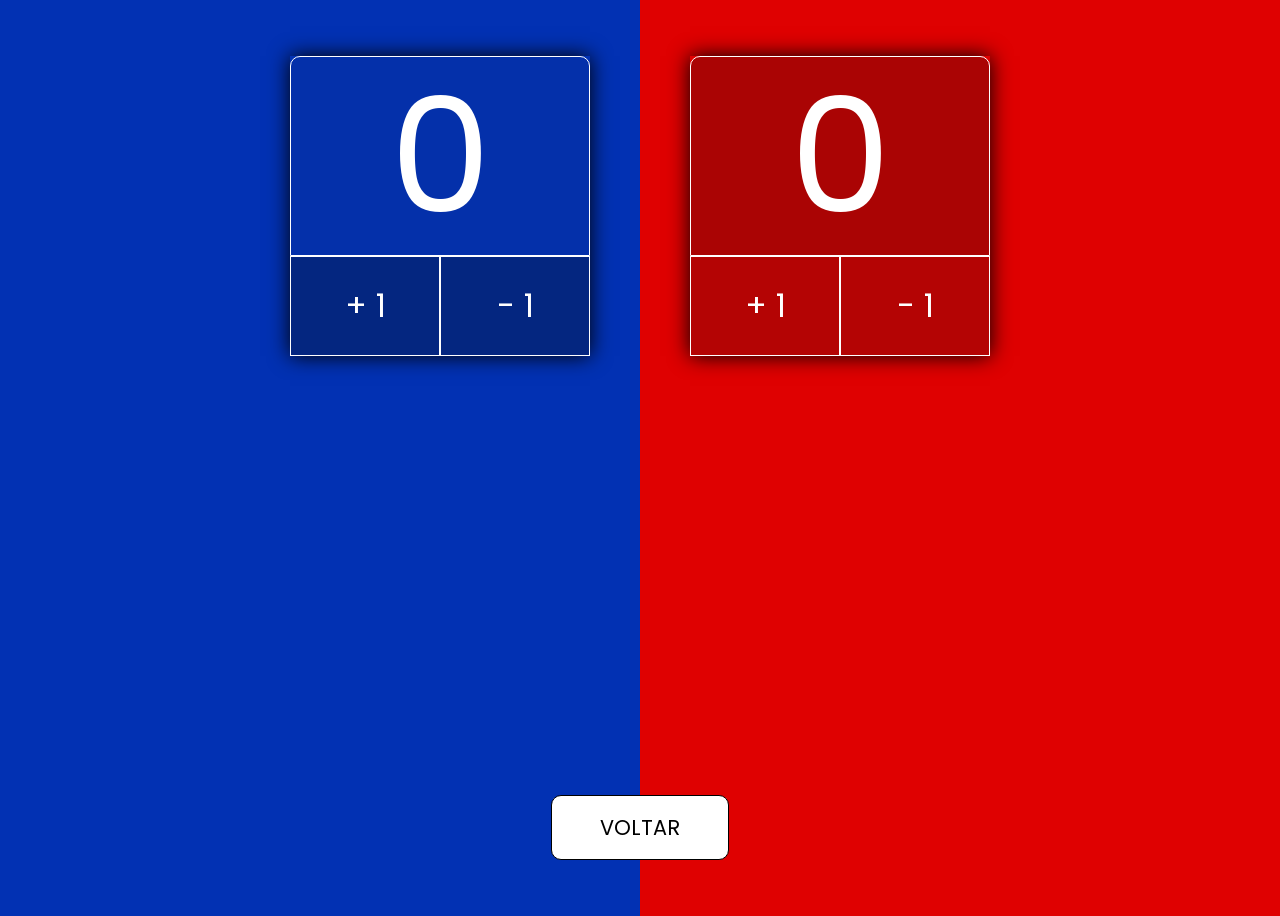
==== html/placar-futebol.html @ ed952cf0 "Add files via upload" ====
<!DOCTYPE html>
<html lang="pt-br">
<head>
    <meta charset="UTF-8">
    <meta http-equiv="X-UA-Compatible" content="IE=edge">
    <meta name="viewport" content="width=device-width, initial-scale=1.0">
    <title>Placar de Futebol</title>

    <link rel="stylesheet" href="../css/style.css">

</head>

<body onload="valueInput()">

    <section class="placar">

        <div class="times timeAzul">

            <input id="timeAzul" type="number">

            <div class="ButtonsAddRemove">

                <button onclick="addPoint('timeAzul')" class="addPoint">+ 1</button>
                <button onclick="removePoint('timeAzul')" class="removePoint">- 1</button>

            </div>

        </div>

        <div class="times timeVermelho">

            <input id="timeVermelho" type="number">

            <div class="ButtonsAddRemove">

                <button onclick="addPoint('timeVermelho')" class="addPoint">+ 1</button>
                <button onclick="removePoint('timeVermelho')" class="removePoint">- 1</button>

            </div>
            
        </div>

    </section>

    <a href="../index.html" class="buttonVoltarIndex">VOLTAR</a>

    <script src="../js/script.js"></script>
    
</body>
</html>
---- css/style.css ----
@import url('https://fonts.googleapis.com/css2?family=Montserrat:ital,wght@0,100..900;1,100..900&family=Poppins:ital,wght@0,100;0,200;0,300;0,400;0,500;0,600;0,700;0,800;0,900;1,100;1,200;1,300;1,400;1,500;1,600;1,700;1,800;1,900&display=swap');

* {

    outline: none;

    box-sizing: border-box;

    font-family: 'Poppins';

    transition: 0.2s;

}

body {

    display: flex;
    align-items: center;
    justify-content: space-between;

    flex-direction: column;

    background: linear-gradient(to right, #0231b3 50%, #df0101 50%);
    
    height: 100vh;

    padding: 3rem 0;

}

body section {

    display: flex;
    align-items: center;
    justify-content: space-between;

    width: 700px;

}

body section div.times {

    width: 300px;

    box-shadow: 0px 0px 20px black;

}

body section div.times input {

    text-align: center;

    font-size: 10rem;
    
    width: 300px;
    height: 200px;

    border: 1px solid;

    border-top-right-radius: 10px;
    border-top-left-radius: 10px;

    cursor: not-allowed;

}

body section div.times.timeAzul input {

    background: #0430aa;
    color: white;

}

body section div.times.timeVermelho input {

    background: #aa0404;
    color: white;

}

body section div.times div.ButtonsAddRemove {

    display: flex;
    align-items: center;
    justify-content: space-between;

}

body section div.times.timeAzul div.ButtonsAddRemove button {

    background: #042680;
    color: white;

    transition: 0.2s;

}

body section div.times div.ButtonsAddRemove button:hover {

    background: #021341;

}

body section div.times.timeVermelho div.ButtonsAddRemove button {

    background: #b40404;
    color: white;

    transition: 0.2s;

}

body section div.times.timeVermelho div.ButtonsAddRemove button:hover {

    background: #6b0202;

}

body section div.times div.ButtonsAddRemove button {

    border: 1px solid white;
    
    cursor: pointer;

}

body section div.times button {

    text-align: center;

    font-size: 2rem;
    
    width: 250px;
    height: 100px;

}

body button.resetar {

    position: absolute;

    display: none;

}

input[type=number]::-webkit-inner-spin-button { 
    -webkit-appearance: none;
    
}
input[type=number] { 
   -moz-appearance: textfield;
   appearance: textfield;

}


body a.buttonVoltarIndex {

    background: white;
    color: black;

    font-size: 1.3rem;
    
    text-decoration: none;

    border-radius: 10px;
    border: 1px solid;

    padding: 1rem 3rem;

}
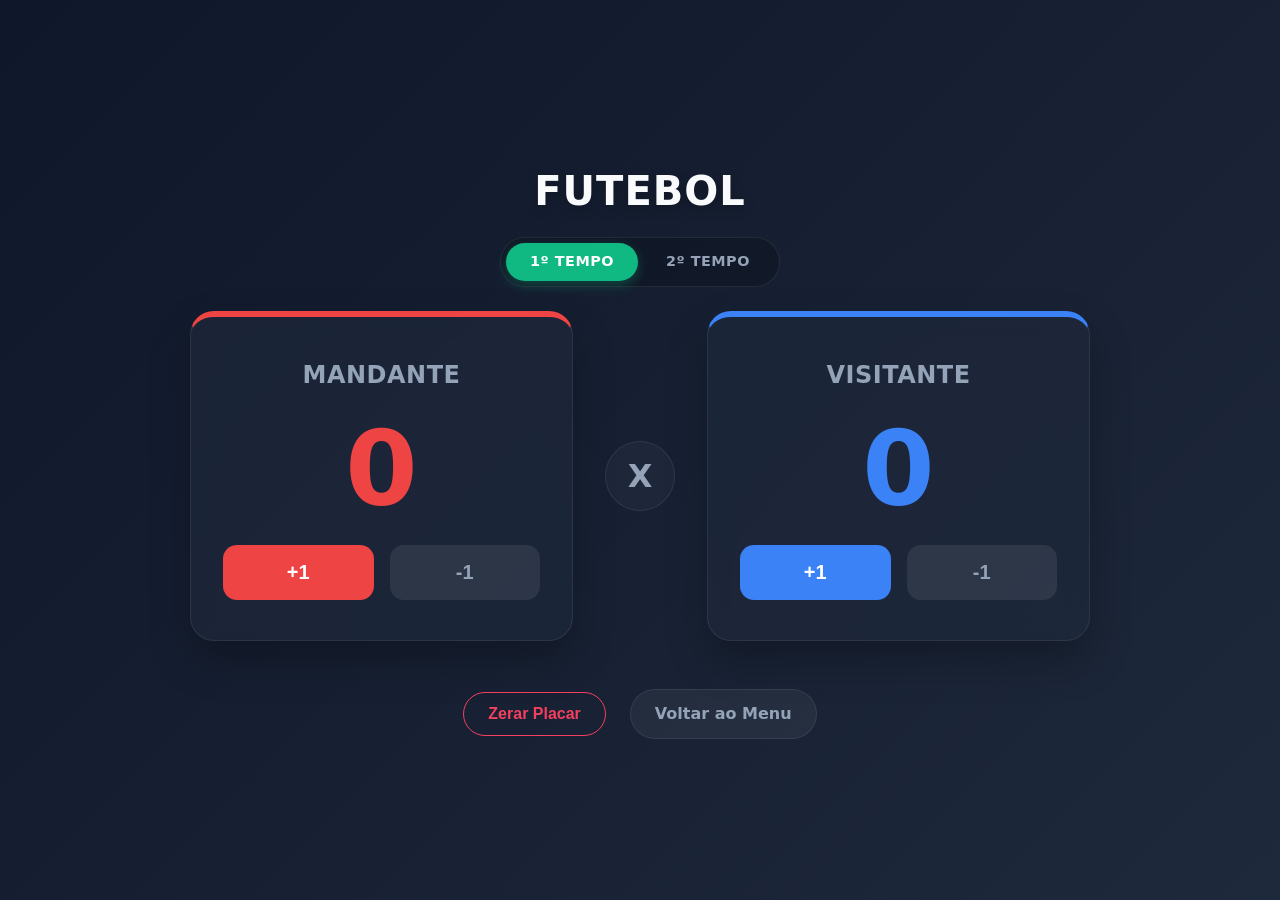
==== commit 435219f8: "Add files via upload" ====
--- a/html/placar-futebol.html
+++ b/html/placar-futebol.html
@@ -2,49 +2,74 @@
 <html lang="pt-br">
 <head>
     <meta charset="UTF-8">
-    <meta http-equiv="X-UA-Compatible" content="IE=edge">
     <meta name="viewport" content="width=device-width, initial-scale=1.0">
     <title>Placar de Futebol</title>
 
-    <link rel="stylesheet" href="../css/style.css">
+    <link rel="stylesheet" href="../css/global.css">
+    <link rel="stylesheet" href="../css/placar-futebol.css">
+</head>
+<body onload="carregarCores(); inicializarPlacar();">
 
-</head>
+    <header class="placar-header">
+        <h1>Futebol</h1>
+        
+        <section class="controle-tempo" aria-label="Tempo da Partida">
+            <div class="radio-group">
+                <input type="radio" id="tempo1" name="periodo" value="1T" checked onclick="mudarTempo('1T')">
+                <label for="tempo1">1º Tempo</label>
 
-<body onload="valueInput()">
+                <input type="radio" id="tempo2" name="periodo" value="2T" onclick="mudarTempo('2T')">
+                <label for="tempo2">2º Tempo</label>
+            </div>
+        </section>
+    </header>
 
-    <section class="placar">
+    <main class="container-placar">
+        <section class="painel-confronto" aria-label="Painel de Pontuação">
+            
+            <article class="time-card time-mandante">
+                <header class="time-header">
+                    <h2>Mandante</h2>
+                </header>
+                
+                <div class="pontuacao-principal">
+                    <output id="pontosMandante" class="display-pontos" aria-live="polite">0</output>
+                </div>
 
-        <div class="times timeAzul">
+                <div class="controles-pontos">
+                    <button type="button" class="btn-ponto btn-adicionar" onclick="adicionarGol('mandante')" aria-label="Adicionar gol ao Mandante">+1</button>
+                    <button type="button" class="btn-ponto btn-remover" onclick="removerGol('mandante')" aria-label="Remover gol do Mandante">-1</button>
+                </div>
+            </article>
 
-            <input id="timeAzul" type="number">
-
-            <div class="ButtonsAddRemove">
-
-                <button onclick="addPoint('timeAzul')" class="addPoint">+ 1</button>
-                <button onclick="removePoint('timeAzul')" class="removePoint">- 1</button>
-
+            <div class="divisor-central">
+                <span>X</span>
             </div>
 
-        </div>
+            <article class="time-card time-visitante">
+                <header class="time-header">
+                    <h2>Visitante</h2>
+                </header>
+                
+                <div class="pontuacao-principal">
+                    <output id="pontosVisitante" class="display-pontos" aria-live="polite">0</output>
+                </div>
 
-        <div class="times timeVermelho">
+                <div class="controles-pontos">
+                    <button type="button" class="btn-ponto btn-adicionar" onclick="adicionarGol('visitante')" aria-label="Adicionar gol ao Visitante">+1</button>
+                    <button type="button" class="btn-ponto btn-remover" onclick="removerGol('visitante')" aria-label="Remover gol do Visitante">-1</button>
+                </div>
+            </article>
 
-            <input id="timeVermelho" type="number">
+        </section>
 
-            <div class="ButtonsAddRemove">
+        <section class="controles-globais">
+            <button type="button" class="btn-reiniciar" onclick="reiniciarPartida()">Zerar Placar</button>
+            <a href="../index.html" class="btn-voltar">Voltar ao Menu</a>
+        </section>
+    </main>
 
-                <button onclick="addPoint('timeVermelho')" class="addPoint">+ 1</button>
-                <button onclick="removePoint('timeVermelho')" class="removePoint">- 1</button>
-
-            </div>
-            
-        </div>
-
-    </section>
-
-    <a href="../index.html" class="buttonVoltarIndex">VOLTAR</a>
-
-    <script src="../js/script.js"></script>
-    
+    <script src="../js/config-cores.js"></script>
+    <script src="../js/placar-futebol.js"></script>
 </body>
 </html>
--- a/css/global.css
+++ b/css/global.css
@@ -0,0 +1,247 @@
+/* ==========================================================================
+   1. VARIÁVEIS GLOBAIS (CUSTOM PROPERTIES)
+   ========================================================================== */
+:root {
+    /* Cores do Sistema */
+    --bg-main: #0f172a;          /* Azul escuro profundo (Slate 900) */
+    --bg-gradient: linear-gradient(135deg, #0f172a 0%, #1e293b 100%);
+    --card-bg: rgba(30, 41, 59, 0.7); /* Fundo do card semi-transparente */
+    --card-border: rgba(255, 255, 255, 0.08);
+    --text-primary: #f8fafc;     /* Branco suave */
+    --text-secondary: #94a3b8;   /* Cinza azulado */
+    
+    /* Cores dos Times (Dinâmicas - Serão alteradas pelo JS) */
+    --color-mandante: #3b82f6;   /* Azul moderno padrão */
+    --color-visitante: #ef4444;  /* Vermelho moderno padrão */
+    
+    /* Cores de Ação */
+    --color-success: #10b981;    /* Verde para botões positivos */
+    --color-danger: #f43f5e;     /* Vermelho/Rosa para botões negativos */
+    --color-accent: #6366f1;     /* Índigo para botões neutros e links */
+    
+    /* Transições */
+    --transition-fast: 0.2s ease;
+    --transition-normal: 0.3s ease;
+}
+
+/* ==========================================================================
+   2. RESET MODERNIZADO
+   ========================================================================== */
+*, *::before, *::after {
+    margin: 0;
+    padding: 0;
+    box-sizing: border-box;
+}
+
+body {
+    background: var(--bg-main);
+    background-image: var(--bg-gradient);
+    color: var(--text-primary);
+    font-family: system-ui, -apple-system, BlinkMacSystemFont, 'Segoe UI', Roboto, Oxygen, Ubuntu, Cantarell, sans-serif;
+    
+    /* Mudança chave: min-height em vez de height fixo */
+    min-height: 100vh; 
+    
+    display: flex;
+    flex-direction: column;
+    align-items: center;
+    justify-content: center;
+    padding: 2rem 1rem; /* Aumentamos o padding superior/inferior para o conteúdo não colar nas bordas ao rolar */
+    line-height: 1.5;
+    
+    /* REMOVIDO o overflow: hidden daqui para permitir rolagem por padrão nos placares */
+}
+
+/* ==========================================================================
+   3. LAYOUT DO PLACAR (COMPARTILHADO)
+   ========================================================================== */
+.container-placar {
+    width: 100%;
+    max-width: 900px;
+    display: flex;
+    flex-direction: column;
+    align-items: center;
+    gap: 2rem;
+}
+
+.painel-confronto {
+    width: 100%;
+    display: flex;
+    align-items: center;
+    justify-content: center;
+    gap: 2rem;
+}
+
+/* Cards dos Times */
+.time-card {
+    flex: 1;
+    background: var(--card-bg);
+    border: 1px solid var(--card-border);
+    backdrop-filter: blur(12px);
+    -webkit-backdrop-filter: blur(12px);
+    border-radius: 24px;
+    padding: 2.5rem 2rem;
+    display: flex;
+    flex-direction: column;
+    align-items: center;
+    gap: 1.5rem;
+    box-shadow: 0 20px 40px rgba(0, 0, 0, 0.25);
+    transition: transform var(--transition-normal), box-shadow var(--transition-normal);
+}
+
+.time-card:hover {
+    box-shadow: 0 25px 50px rgba(0, 0, 0, 0.35);
+}
+
+/* Bordas coloridas dinâmicas indicando os lados */
+.time-mandante { border-top: 6px solid var(--color-mandante); }
+.time-visitante { border-top: 6px solid var(--color-visitante); }
+
+/* Nomes dos Times */
+.time-header h2 {
+    font-size: 1.5rem;
+    font-weight: 600;
+    letter-spacing: 0.5px;
+    color: var(--text-secondary);
+    text-transform: uppercase;
+}
+
+/* Divisor Central (X ou VS) */
+.divisor-central {
+    font-size: 2rem;
+    font-weight: 800;
+    color: var(--text-secondary);
+    background: rgba(255, 255, 255, 0.03);
+    padding: 1rem;
+    border-radius: 50%;
+    border: 1px solid var(--card-border);
+    min-width: 70px;
+    height: 70px;
+    display: flex;
+    align-items: center;
+    justify-content: center;
+}
+
+/* ==========================================================================
+   4. ELEMENTOS DO PLACAR (DISPLAYS E BOTÕES PONTO)
+   ========================================================================== */
+.display-pontos {
+    font-size: 6.5rem;
+    font-weight: 800;
+    font-variant-numeric: tabular-nums; /* Evita que o layout trema quando os números mudam */
+    line-height: 1;
+    display: block;
+}
+
+.time-mandante .display-pontos { color: var(--color-mandante); }
+.time-visitante .display-pontos { color: var(--color-visitante); }
+
+/* Controles de Pontuação (+1 / -1) */
+.controles-pontos {
+    display: flex;
+    gap: 1rem;
+    width: 100%;
+}
+
+.btn-ponto {
+    flex: 1;
+    padding: 1rem;
+    border: none;
+    border-radius: 14px;
+    font-size: 1.25rem;
+    font-weight: 700;
+    cursor: pointer;
+    transition: transform var(--transition-fast), filter var(--transition-fast);
+}
+
+/* Cores específicas baseadas na ação */
+.btn-adicionar {
+    color: #ffffff;
+}
+.time-mandante .btn-adicionar { background: var(--color-mandante); }
+.time-visitante .btn-adicionar { background: var(--color-visitante); }
+
+.btn-remover {
+    background: rgba(255, 255, 255, 0.08);
+    color: var(--text-secondary);
+}
+
+.btn-ponto:hover {
+    filter: brightness(1.15);
+    transform: scale(1.02);
+}
+
+.btn-ponto:active {
+    transform: scale(0.98);
+}
+
+/* ==========================================================================
+   5. BOTÕES DE CONTROLE GLOBAL (REINICIAR E VOLTAR)
+   ========================================================================== */
+.controles-globais {
+    display: flex;
+    align-items: center;
+    gap: 1.5rem;
+    margin-top: 1rem;
+}
+
+.btn-reiniciar, .btn-voltar {
+    padding: 0.75rem 1.5rem;
+    font-size: 1rem;
+    font-weight: 600;
+    border-radius: 50px;
+    cursor: pointer;
+    text-decoration: none;
+    transition: all var(--transition-fast);
+}
+
+.btn-reiniciar {
+    background: transparent;
+    border: 1px solid var(--color-danger);
+    color: var(--color-danger);
+}
+
+.btn-reiniciar:hover {
+    background: var(--color-danger);
+    color: #ffffff;
+    box-shadow: 0 0 15px rgba(244, 63, 94, 0.4);
+}
+
+.btn-voltar {
+    background: rgba(255, 255, 255, 0.05);
+    border: 1px solid var(--card-border);
+    color: var(--text-secondary);
+}
+
+.btn-voltar:hover {
+    background: var(--text-primary);
+    color: var(--bg-main);
+}
+
+/* ==========================================================================
+   6. RESPONSIVIDADE (MOBILE)
+   ========================================================================== */
+@media (max-width: 768px) {
+    body {
+        padding: 1rem;
+    }
+    
+    .painel-confronto {
+        flex-direction: column;
+        gap: 1.5rem;
+    }
+    
+    .divisor-central {
+        transform: rotate(90deg); /* Faz o "VS" ou "X" virar para acompanhar a descida */
+        margin: -0.5rem 0;
+    }
+    
+    .time-card {
+        width: 100%;
+        padding: 2rem 1.5rem;
+    }
+    
+    .display-pontos {
+        font-size: 5rem;
+    }
+}
--- a/css/placar-futebol.css
+++ b/css/placar-futebol.css
@@ -0,0 +1,93 @@
+/* ==========================================================================
+   1. ESTILIZAÇÃO E IDENTIDADE DO CABEÇALHO DO FUTEBOL
+   ========================================================================== */
+.placar-header {
+    text-align: center;
+    margin-bottom: 1.5rem;
+    display: flex;
+    flex-direction: column;
+    align-items: center;
+    gap: 1rem;
+}
+
+.placar-header h1 {
+    font-size: 2.5rem;
+    font-weight: 800;
+    letter-spacing: 1px;
+    text-transform: uppercase;
+    color: var(--text-primary);
+    text-shadow: 0 4px 12px rgba(0, 0, 0, 0.3);
+}
+
+/* ==========================================================================
+   2. CONTROLE DO TEMPO DA PARTIDA (RADIO BUTTONS ESTILIZADOS)
+   ========================================================================== */
+.controle-tempo {
+    background: rgba(0, 0, 0, 0.2);
+    padding: 0.35rem;
+    border-radius: 30px;
+    border: 1px solid var(--card-border);
+}
+
+.radio-group {
+    display: flex;
+    gap: 0.25rem;
+}
+
+/* Esconde o círculo padrão do input radio nativo */
+.radio-group input[type="radio"] {
+    position: absolute;
+    opacity: 0;
+    width: 0;
+    height: 0;
+}
+
+/* Transforma as <label> associadas em botões modernos */
+.radio-group label {
+    display: inline-block;
+    padding: 0.5rem 1.5rem;
+    font-size: 0.9rem;
+    font-weight: 700;
+    text-transform: uppercase;
+    letter-spacing: 0.5px;
+    color: var(--text-secondary);
+    border-radius: 25px;
+    cursor: pointer;
+    transition: all var(--transition-fast);
+}
+
+/* Efeito de Hover ao passar o mouse */
+.radio-group label:hover {
+    color: var(--text-primary);
+    background: rgba(255, 255, 255, 0.03);
+}
+
+/* Estado Ativo/Selecionado (Quando o input de trás estiver marcado) */
+.radio-group input[type="radio"]:checked + label {
+    background: var(--color-success); /* Verde gramado para combinar com futebol */
+    color: #ffffff;
+    box-shadow: 0 4px 12px rgba(16, 185, 129, 0.3);
+}
+
+/* Elemento de foco para acessibilidade por teclado */
+.radio-group input[type="radio"]:focus-visible + label {
+    outline: 2px solid var(--color-accent);
+    outline-offset: 2px;
+}
+
+/* ==========================================================================
+   3. INVERSÃO DE LADOS NO SEGUNDO TEMPO
+   ========================================================================== */
+
+/* Inverte a ordem horizontal dos times (Mandante vai para a direita, Visitante para a esquerda) */
+.painel-confronto.inverter-lados {
+    flex-direction: row-reverse;
+}
+
+/* Ajuste para telas de celular: como os cards ficam um embaixo do outro no mobile, 
+   o row-reverse vira column-reverse para que a inversão funcione verticalmente também */
+@media (max-width: 768px) {
+    .painel-confronto.inverter-lados {
+        flex-direction: column-reverse;
+    }
+}
